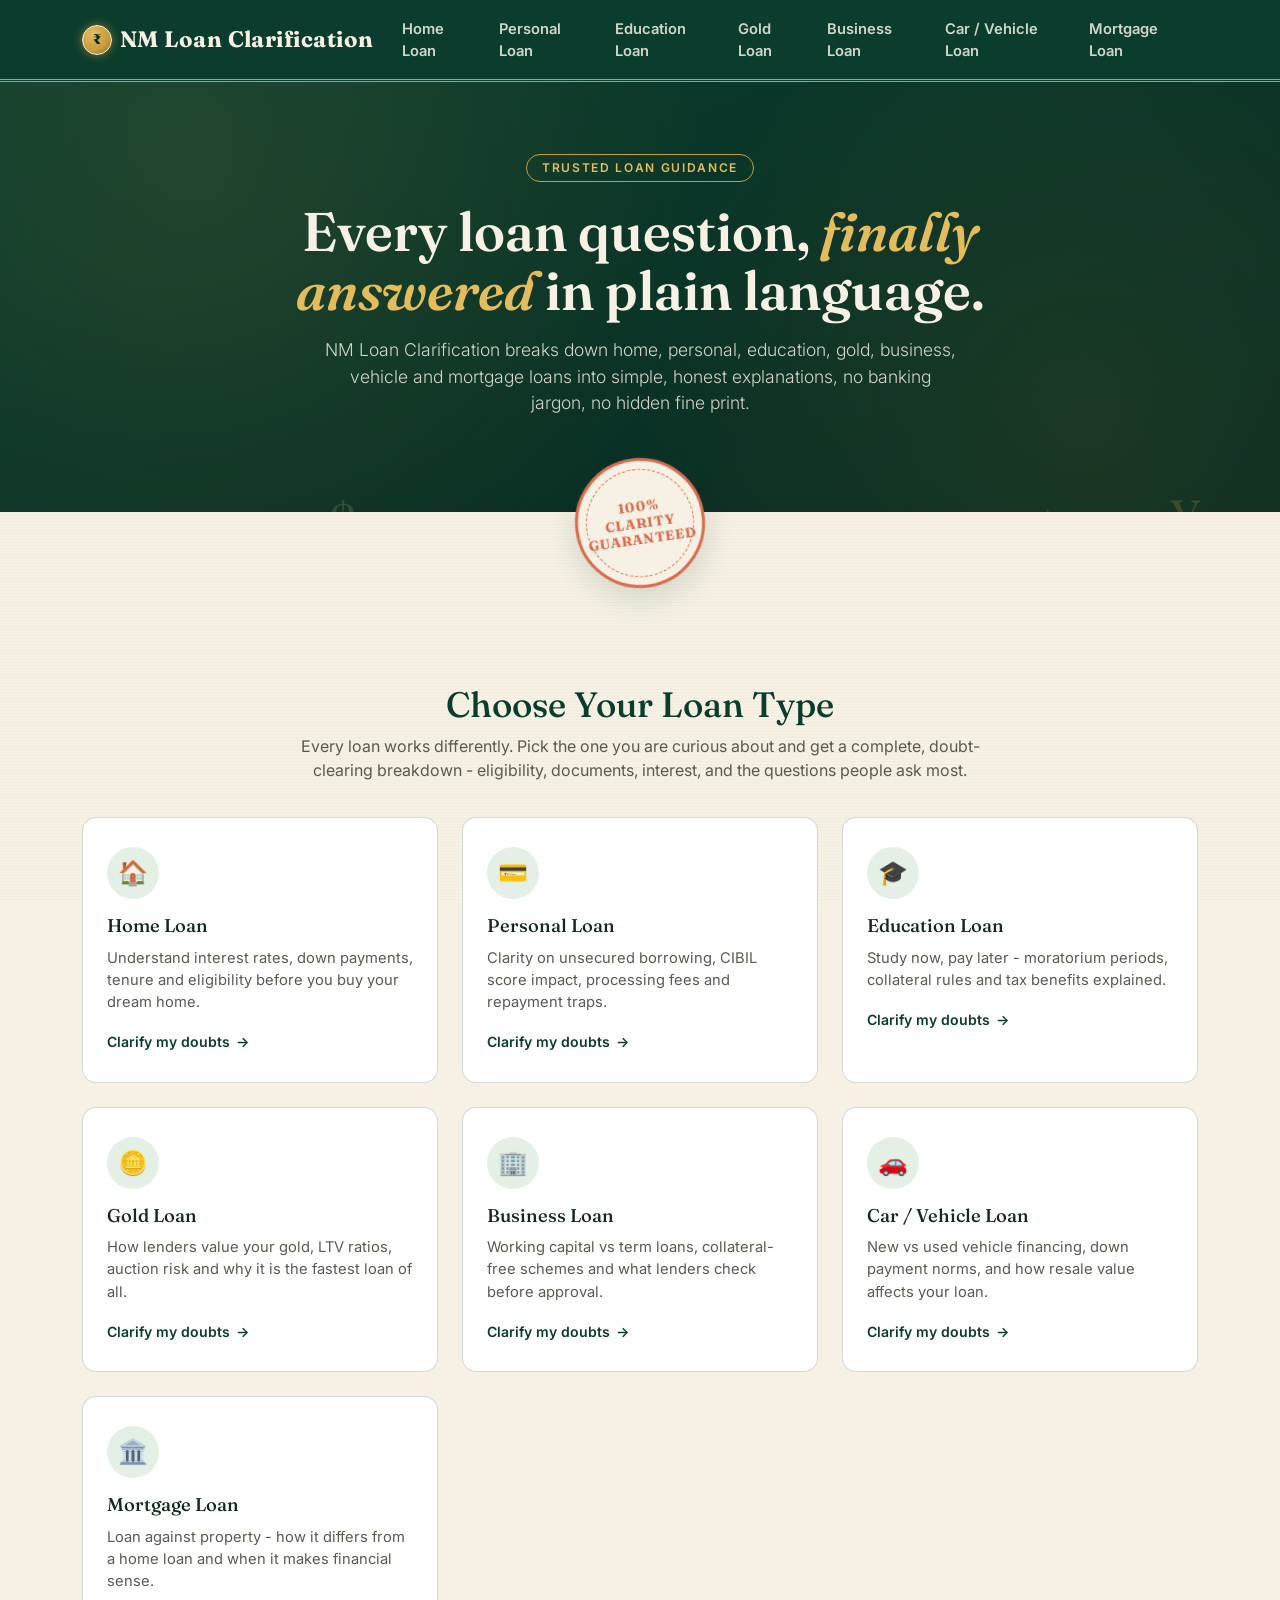
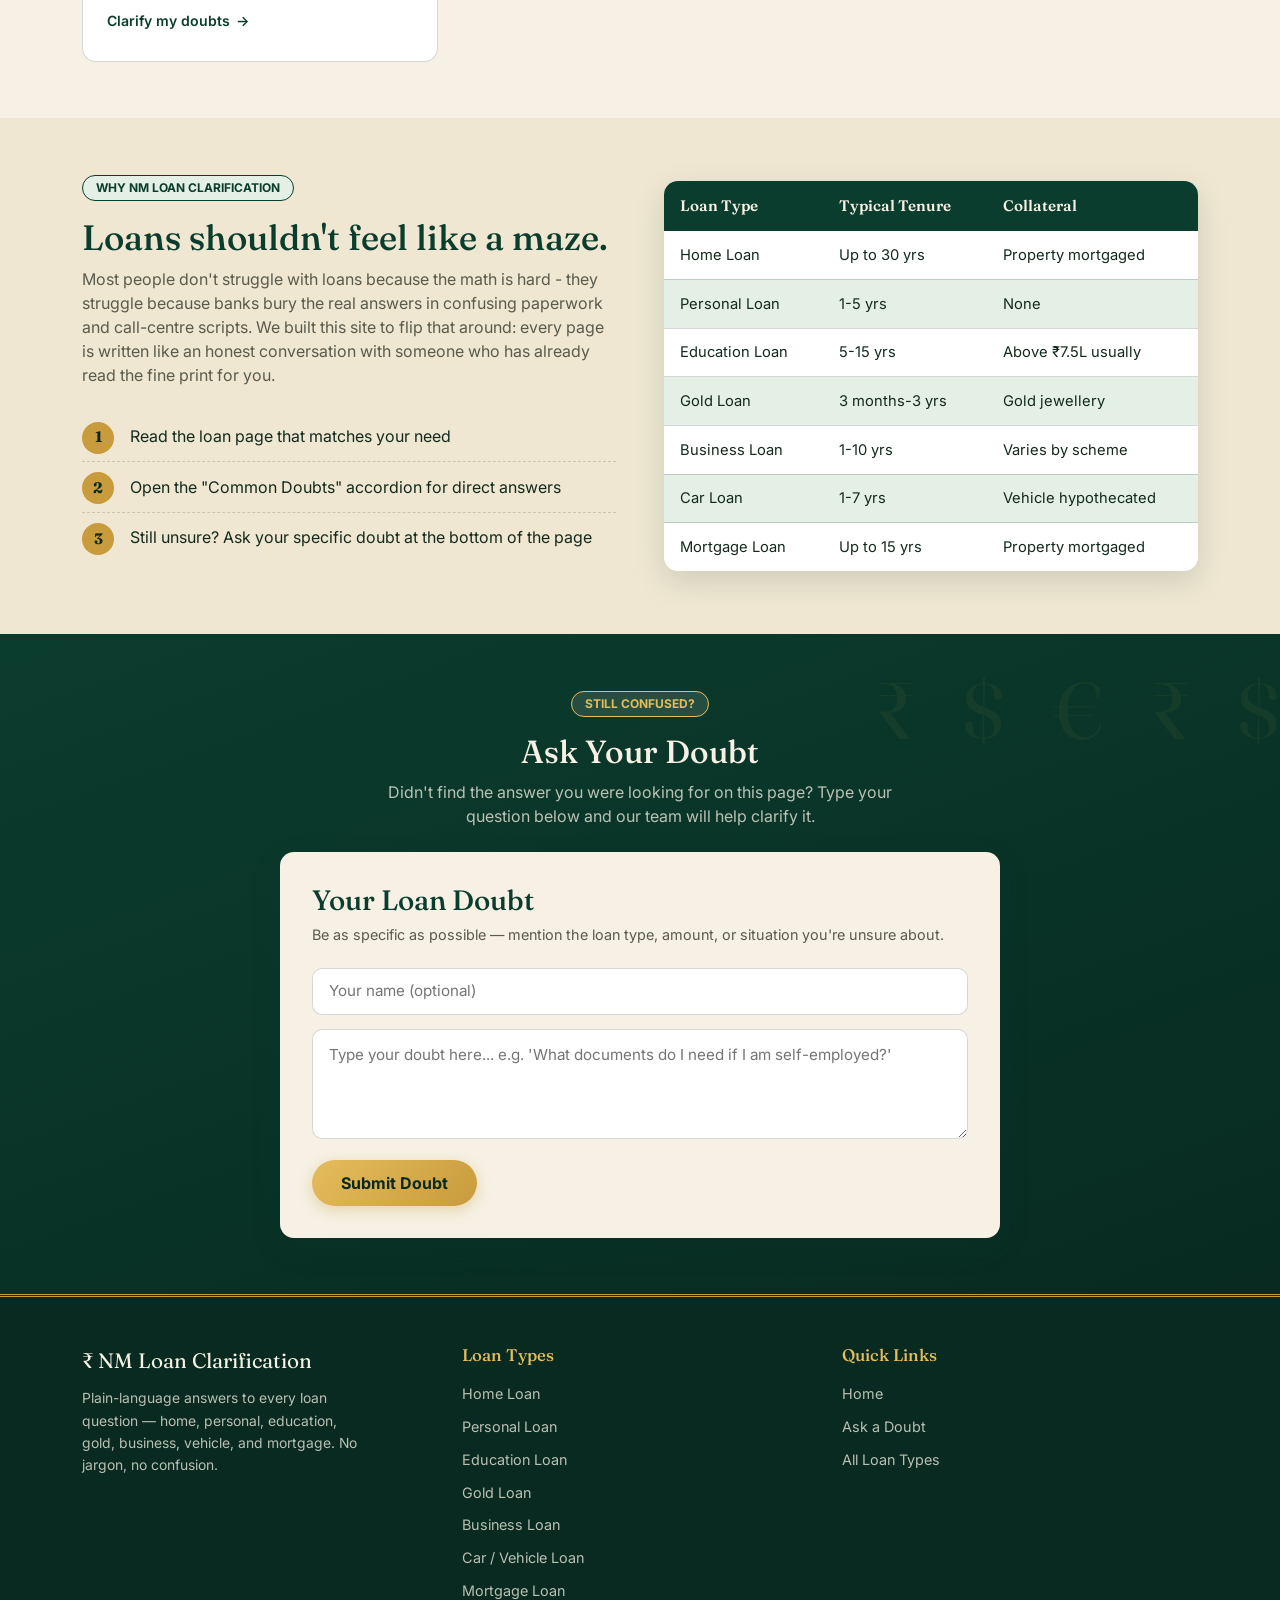
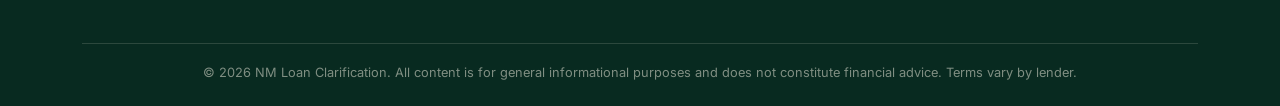
==== index.html @ 9ce13ed7 "Add files via upload" ====
<!DOCTYPE html>
<html lang="en">

<head>
  <meta charset="UTF-8">
  <meta name="viewport" content="width=device-width, initial-scale=1.0">
  <title>Home | NM Loan Clarification</title>
  <meta name="description"
    content="NM Loan Clarification - plain language answers to every loan question in one place.">
  <link rel="preconnect" href="https://fonts.googleapis.com">
  <link
    href="https://fonts.googleapis.com/css2?family=Fraunces:opsz,wght@9..144,500;9..144,600;9..144,700&family=Inter:wght@400;500;600;700;800&display=swap"
    rel="stylesheet">
  <link href="https://cdn.jsdelivr.net/npm/bootstrap@5.3.3/dist/css/bootstrap.min.css" rel="stylesheet">
  <link rel="stylesheet" href="style.css">
</head>

<body>
  <nav class="navbar navbar-expand-lg navbar-ledger">
    <div class="container">
      <a class="navbar-brand" href="index.html"><span class="coin">₹</span> NM Loan Clarification</a>
      <button class="navbar-toggler" type="button" data-bs-toggle="collapse" data-bs-target="#navMain"
        aria-controls="navMain" aria-expanded="false" aria-label="Toggle navigation">
        <span class="navbar-toggler-icon"></span>
      </button>
      <div class="collapse navbar-collapse" id="navMain">
        <ul class="navbar-nav ms-auto">
          <li class="nav-item"><a class="nav-link" href="home-loan.html">Home Loan</a></li>
          <li class="nav-item"><a class="nav-link" href="personal-loan.html">Personal Loan</a></li>
          <li class="nav-item"><a class="nav-link" href="education-loan.html">Education Loan</a></li>
          <li class="nav-item"><a class="nav-link" href="gold-loan.html">Gold Loan</a></li>
          <li class="nav-item"><a class="nav-link" href="business-loan.html">Business Loan</a></li>
          <li class="nav-item"><a class="nav-link" href="car-loan.html">Car / Vehicle Loan</a></li>
          <li class="nav-item"><a class="nav-link" href="mortgage-loan.html">Mortgage Loan</a></li>
        </ul>
      </div>
    </div>
  </nav>

  <section class="hero">
    <div class="floaters"></div>
    <div class="container position-relative">
      <div class="row align-items-center">
        <div class="col-lg-8 mx-auto text-center">
          <span class="eyebrow">Trusted Loan Guidance</span>
          <h1>Every loan question, <em>finally answered</em> in plain language.</h1>
          <p class="lead mx-auto">NM Loan Clarification breaks down home, personal, education, gold, business, vehicle
            and mortgage loans into simple, honest explanations, no banking jargon, no hidden fine print.</p>
        </div>
      </div>
    </div>
  </section>

  <div class="stamp-wrap">
    <div class="stamp">100% <br> Clarity <br> Guaranteed</div>
  </div>

  <section class="section" id="loans">
    <div class="container">
      <div class="text-center mb-4">
        <h2 class="section-title">Choose Your Loan Type</h2>
        <p class="section-sub mx-auto">Every loan works differently. Pick the one you are curious about and get a
          complete, doubt-clearing breakdown - eligibility, documents, interest, and the questions people ask most.</p>
      </div>
      <div class="row g-4">
        <div class="col-md-6 col-lg-4">
          <div class="loan-card reveal">
            <div class="icon">&#127968;</div>
            <h3>Home Loan</h3>
            <p>Understand interest rates, down payments, tenure and eligibility before you buy your dream home.</p>
            <a class="explore" href="home-loan.html">Clarify my doubts <span class="arrow">&#8594;</span></a>
          </div>
        </div>
        <div class="col-md-6 col-lg-4">
          <div class="loan-card reveal">
            <div class="icon">&#128179;</div>
            <h3>Personal Loan</h3>
            <p>Clarity on unsecured borrowing, CIBIL score impact, processing fees and repayment traps.</p>
            <a class="explore" href="personal-loan.html">Clarify my doubts <span class="arrow">&#8594;</span></a>
          </div>
        </div>
        <div class="col-md-6 col-lg-4">
          <div class="loan-card reveal">
            <div class="icon">&#127891;</div>
            <h3>Education Loan</h3>
            <p>Study now, pay later - moratorium periods, collateral rules and tax benefits explained.</p>
            <a class="explore" href="education-loan.html">Clarify my doubts <span class="arrow">&#8594;</span></a>
          </div>
        </div>
        <div class="col-md-6 col-lg-4">
          <div class="loan-card reveal">
            <div class="icon">&#129689;</div>
            <h3>Gold Loan</h3>
            <p>How lenders value your gold, LTV ratios, auction risk and why it is the fastest loan of all.</p>
            <a class="explore" href="gold-loan.html">Clarify my doubts <span class="arrow">&#8594;</span></a>
          </div>
        </div>
        <div class="col-md-6 col-lg-4">
          <div class="loan-card reveal">
            <div class="icon">&#127970;</div>
            <h3>Business Loan</h3>
            <p>Working capital vs term loans, collateral-free schemes and what lenders check before approval.</p>
            <a class="explore" href="business-loan.html">Clarify my doubts <span class="arrow">&#8594;</span></a>
          </div>
        </div>
        <div class="col-md-6 col-lg-4">
          <div class="loan-card reveal">
            <div class="icon">&#128663;</div>
            <h3>Car / Vehicle Loan</h3>
            <p>New vs used vehicle financing, down payment norms, and how resale value affects your loan.</p>
            <a class="explore" href="car-loan.html">Clarify my doubts <span class="arrow">&#8594;</span></a>
          </div>
        </div>
        <div class="col-md-6 col-lg-4">
          <div class="loan-card reveal">
            <div class="icon">&#127963;&#65039;</div>
            <h3>Mortgage Loan</h3>
            <p>Loan against property - how it differs from a home loan and when it makes financial sense.</p>
            <a class="explore" href="mortgage-loan.html">Clarify my doubts <span class="arrow">&#8594;</span></a>
          </div>
        </div>
      </div>
    </div>
  </section>

  <section class="section" style="background:var(--parchment-2);">
    <div class="container">
      <div class="row align-items-center g-5">
        <div class="col-lg-6">
          <span class="badge-gold">WHY NM LOAN CLARIFICATION</span>
          <h2 class="section-title">Loans shouldn't feel like a maze.</h2>
          <p style="color:#5a5a4d;">Most people don't struggle with loans because the math is hard - they struggle
            because banks bury the real answers in confusing paperwork and call-centre scripts. We built this site to
            flip that around: every page is written like an honest conversation with someone who has already read the
            fine print for you.</p>
          <ul class="step-list mt-4">
            <li>Read the loan page that matches your need</li>
            <li>Open the "Common Doubts" accordion for direct answers</li>
            <li>Still unsure? Ask your specific doubt at the bottom of the page</li>
          </ul>
        </div>
        <div class="col-lg-6">
          <table class="ledger-table">
            <thead>
              <tr>
                <th>Loan Type</th>
                <th>Typical Tenure</th>
                <th>Collateral</th>
              </tr>
            </thead>
            <tbody>
              <tr>
                <td>Home Loan</td>
                <td>Up to 30 yrs</td>
                <td>Property mortgaged</td>
              </tr>
              <tr>
                <td>Personal Loan</td>
                <td>1-5 yrs</td>
                <td>None</td>
              </tr>
              <tr>
                <td>Education Loan</td>
                <td>5-15 yrs</td>
                <td>Above &#8377;7.5L usually</td>
              </tr>
              <tr>
                <td>Gold Loan</td>
                <td>3 months-3 yrs</td>
                <td>Gold jewellery</td>
              </tr>
              <tr>
                <td>Business Loan</td>
                <td>1-10 yrs</td>
                <td>Varies by scheme</td>
              </tr>
              <tr>
                <td>Car Loan</td>
                <td>1-7 yrs</td>
                <td>Vehicle hypothecated</td>
              </tr>
              <tr>
                <td>Mortgage Loan</td>
                <td>Up to 15 yrs</td>
                <td>Property mortgaged</td>
              </tr>
            </tbody>
          </table>
        </div>
      </div>
    </div>
  </section>
  <section class="ask-section" id="ask">
    <div class="container">
      <div class="text-center mb-4">
        <span class="badge-gold" style="background:rgba(228,239,230,0.12); color:#E5BC5C; border-color:#E5BC5C;">STILL
          CONFUSED?</span>
        <h2 style="color:#F6F1E4; font-size:clamp(1.5rem,3vw,2rem);">Ask Your Doubt</h2>
        <p style="color:rgba(246,241,228,0.75); max-width:560px; margin:0 auto;">Didn't find the answer you were looking
          for on this page? Type your question below and our team will help clarify it.</p>
      </div>
      <div class="ask-box reveal">
        <h3>Your Loan Doubt</h3>
        <p class="hint">Be as specific as possible — mention the loan type, amount, or situation you're unsure about.
        </p>
        <form class="doubt-form" data-page="home">
          <input type="text" placeholder="Your name (optional)">
          <textarea placeholder="Type your doubt here... e.g. 'What documents do I need if I am self-employed?'"
            required></textarea>
          <button type="submit" class="btn-gold">Submit Doubt</button>
        </form>
        <div class="thankyou-msg">
          <span class="seal">✓</span>
          <span>Thank you! Your doubt has been received. Our loan experts typically respond within 24-48 hours.</span>
        </div>
      </div>
    </div>
  </section>
  <footer class="site-footer">
    <div class="container">
      <div class="row gy-4">
        <div class="col-lg-4 col-md-12">
          <div class="footer-brand">₹ NM Loan Clarification</div>
          <p class="tag">Plain-language answers to every loan question — home, personal, education, gold, business,
            vehicle, and mortgage. No jargon, no confusion.</p>
        </div>
        <div class="col-lg-4 col-md-6 col-6">
          <h5>Loan Types</h5>
          <ul>
            <li><a href="home-loan.html">Home Loan</a></li>
            <li><a href="personal-loan.html">Personal Loan</a></li>
            <li><a href="education-loan.html">Education Loan</a></li>
            <li><a href="gold-loan.html">Gold Loan</a></li>
            <li><a href="business-loan.html">Business Loan</a></li>
            <li><a href="car-loan.html">Car / Vehicle Loan</a></li>
            <li><a href="mortgage-loan.html">Mortgage Loan</a></li>
          </ul>
        </div>
        <div class="col-lg-4 col-md-6 col-6">
          <h5>Quick Links</h5>
          <ul>
            <li><a href="index.html">Home</a></li>
            <li><a href="index.html#ask">Ask a Doubt</a></li>
            <li><a href="index.html#loans">All Loan Types</a></li>
          </ul>
        </div>
      </div>
      <div class="copyline">© 2026 NM Loan Clarification. All content is for general informational purposes and does not
        constitute financial advice. Terms vary by lender.</div>
    </div>
  </footer>

  <script src="https://cdn.jsdelivr.net/npm/bootstrap@5.3.3/dist/js/bootstrap.bundle.min.js"></script>
  <script src="script.js"></script>
</body>

</html>
---- style.css ----
/* =========================================================
   NM LOAN CLARIFICATION — Ledger & Gold Theme
   ========================================================= */

:root{
  --ink:#132A1D;
  --ledger:#0B3D2E;
  --ledger-deep:#082A20;
  --parchment:#F6F1E4;
  --parchment-2:#EFE7D2;
  --gold:#C89B3C;
  --gold-bright:#E5BC5C;
  --mint:#E4EFE6;
  --coral:#D96C4F;
  --line:rgba(19,42,29,0.18);
  --shadow:0 10px 30px rgba(11,61,46,0.15);
  --font-display:'Fraunces', serif;
  --font-body:'Inter', sans-serif;
  --radius:14px;
}

*{box-sizing:border-box;}

html{scroll-behavior:smooth;}

body{
  font-family:var(--font-body);
  background:var(--parchment);
  color:var(--ink);
  margin:0;
  position:relative;
  overflow-x:hidden;
}

/* subtle engraved paper texture */
body::before{
  content:"";
  position:fixed;
  inset:0;
  pointer-events:none;
  background-image:
    repeating-linear-gradient(0deg, rgba(19,42,29,0.025) 0px, rgba(19,42,29,0.025) 1px, transparent 1px, transparent 3px);
  z-index:0;
}

h1,h2,h3,h4,.brand,.stamp{
  font-family:var(--font-display);
}

a{ text-decoration:none; }

/* ---------------- NAVBAR ---------------- */
.navbar-ledger{
  background:var(--ledger);
  border-bottom:3px double var(--gold);
  padding:0.6rem 0;
  position:sticky;
  top:0;
  z-index:1000;
}

.navbar-ledger .navbar-brand{
  color:var(--parchment) !important;
  font-family:var(--font-display);
  font-weight:700;
  font-size:1.4rem;
  letter-spacing:0.02em;
  display:flex;
  align-items:center;
  gap:0.5rem;
}

.navbar-ledger .navbar-brand .coin{
  display:inline-flex;
  width:30px;height:30px;
  border-radius:50%;
  background:radial-gradient(circle at 35% 30%, var(--gold-bright), var(--gold) 60%, #8a6a25 100%);
  border:1.5px solid #fff3d6;
  align-items:center;justify-content:center;
  font-size:0.85rem;
  color:var(--ledger-deep);
  font-weight:800;
  animation:coinspin 6s linear infinite;
  box-shadow:0 0 10px rgba(200,155,60,0.6);
}

@keyframes coinspin{
  0%{transform:rotateY(0deg);}
  100%{transform:rotateY(360deg);}
}

.navbar-ledger .nav-link{
  color:rgba(246,241,228,0.85) !important;
  font-weight:600;
  font-size:0.92rem;
  padding:0.5rem 0.8rem !important;
  position:relative;
  transition:color 0.25s ease;
}

.navbar-ledger .nav-link::after{
  content:"";
  position:absolute;
  left:0.8rem;right:0.8rem;
  bottom:0.25rem;
  height:2px;
  background:var(--gold);
  transform:scaleX(0);
  transform-origin:left;
  transition:transform 0.3s ease;
}

.navbar-ledger .nav-link:hover{ color:var(--gold-bright) !important; }
.navbar-ledger .nav-link:hover::after{ transform:scaleX(1); }

.navbar-ledger .nav-link.active{
  color:var(--gold-bright) !important;
}
.navbar-ledger .nav-link.active::after{ transform:scaleX(1); }

.navbar-toggler{ border-color:var(--gold) !important; }
.navbar-toggler-icon{
  filter:invert(80%) sepia(40%) saturate(400%) hue-rotate(0deg);
}

/* ---------------- HERO ---------------- */
.hero{
  position:relative;
  background:
    radial-gradient(circle at 15% 20%, rgba(200,155,60,0.12), transparent 45%),
    radial-gradient(circle at 85% 80%, rgba(200,155,60,0.10), transparent 40%),
    linear-gradient(160deg, var(--ledger) 0%, var(--ledger-deep) 100%);
  color:var(--parchment);
  padding:4.5rem 0 5rem;
  overflow:hidden;
  z-index:1;
}

.hero .eyebrow{
  display:inline-block;
  border:1px solid var(--gold);
  color:var(--gold-bright);
  padding:0.25rem 0.9rem;
  border-radius:999px;
  font-size:0.75rem;
  letter-spacing:0.14em;
  text-transform:uppercase;
  margin-bottom:1.2rem;
  font-family:var(--font-body);
  font-weight:600;
}

.hero h1{
  font-size:clamp(2.1rem, 5vw, 3.4rem);
  line-height:1.1;
  margin-bottom:1rem;
  font-weight:600;
}

.hero h1 em{
  font-style:italic;
  color:var(--gold-bright);
}

.hero p.lead{
  color:rgba(246,241,228,0.85);
  font-size:1.1rem;
  max-width:640px;
}

/* floating currency symbols ambient animation */
.floaters{
  position:absolute;
  inset:0;
  pointer-events:none;
  z-index:0;
}
.floaters span{
  position:absolute;
  font-family:var(--font-display);
  color:rgba(229,188,92,0.18);
  font-size:2.4rem;
  animation:floatUp linear infinite;
}
@keyframes floatUp{
  0%{ transform:translateY(10%) rotate(0deg); opacity:0; }
  10%{ opacity:1; }
  90%{ opacity:1; }
  100%{ transform:translateY(-120%) rotate(15deg); opacity:0; }
}

/* ---------------- STAMP SEAL (signature element) ---------------- */
.stamp-wrap{
  display:flex;
  justify-content:center;
  margin:-3.4rem auto 2.5rem;
  position:relative;
  z-index:3;
}
.stamp{
  width:130px;height:130px;
  border-radius:50%;
  border:3px solid var(--coral);
  color:var(--coral);
  background:var(--parchment);
  display:flex;
  align-items:center;
  justify-content:center;
  text-align:center;
  font-weight:700;
  font-size:0.85rem;
  letter-spacing:0.05em;
  text-transform:uppercase;
  line-height:1.25;
  box-shadow:var(--shadow);
  transform:rotate(-8deg) scale(0.6);
  opacity:0;
  animation:stampIn 0.5s cubic-bezier(.2,1.4,.4,1) 0.3s forwards;
}
.stamp::before{
  content:"";
  position:absolute;
  inset:8px;
  border:1px dashed var(--coral);
  border-radius:50%;
}
@keyframes stampIn{
  0%{ opacity:0; transform:rotate(-8deg) scale(2); }
  60%{ opacity:1; transform:rotate(-8deg) scale(0.92); }
  100%{ opacity:1; transform:rotate(-8deg) scale(1); }
}

/* ---------------- SECTIONS / CARDS ---------------- */
.section{
  padding:3.5rem 0;
  position:relative;
  z-index:1;
}

.section-title{
  font-size:clamp(1.6rem, 3vw, 2.2rem);
  margin-bottom:0.5rem;
  color:var(--ledger);
}

.section-sub{
  color:#5a5a4d;
  margin-bottom:2.2rem;
  max-width:700px;
}

.divider{
  border:none;
  border-top:2px double var(--line);
  margin:2.5rem 0;
}

/* Loan grid cards (home page) */
.loan-card{
  background:#fff;
  border:1px solid var(--line);
  border-radius:var(--radius);
  padding:1.8rem 1.5rem;
  height:100%;
  transition:transform 0.3s ease, box-shadow 0.3s ease, border-color 0.3s ease;
  position:relative;
  overflow:hidden;
}
.loan-card::before{
  content:"";
  position:absolute;
  top:0;left:0;right:0;
  height:4px;
  background:linear-gradient(90deg, var(--gold), var(--coral));
  transform:scaleX(0);
  transform-origin:left;
  transition:transform 0.35s ease;
}
.loan-card:hover{
  transform:translateY(-6px);
  box-shadow:var(--shadow);
  border-color:var(--gold);
}
.loan-card:hover::before{ transform:scaleX(1); }

.loan-card .icon{
  width:52px;height:52px;
  border-radius:50%;
  background:var(--mint);
  display:flex;align-items:center;justify-content:center;
  font-size:1.5rem;
  margin-bottom:1rem;
  color:var(--ledger);
}

.loan-card h3{
  font-size:1.15rem;
  margin-bottom:0.6rem;
  color:var(--ink);
}

.loan-card p{
  color:#5a5a4d;
  font-size:0.92rem;
  margin-bottom:1rem;
}

.loan-card a.explore{
  font-weight:600;
  color:var(--ledger);
  font-size:0.88rem;
  display:inline-flex;
  align-items:center;
  gap:0.35rem;
}
.loan-card a.explore .arrow{ transition:transform 0.25s ease; }
.loan-card a.explore:hover .arrow{ transform:translateX(4px); }

/* ---------------- FAQ / CLARIFICATION ACCORDION ---------------- */
.clarify-item{
  background:#fff;
  border:1px solid var(--line);
  border-radius:var(--radius);
  margin-bottom:1rem;
  overflow:hidden;
}
.clarify-q{
  width:100%;
  text-align:left;
  background:transparent;
  border:none;
  padding:1.1rem 1.4rem;
  font-weight:700;
  font-family:var(--font-body);
  color:var(--ledger);
  display:flex;
  justify-content:space-between;
  align-items:center;
  cursor:pointer;
  font-size:1rem;
}
.clarify-q .qnum{
  color:var(--gold);
  font-family:var(--font-display);
  margin-right:0.6rem;
}
.clarify-q .plus{
  font-size:1.3rem;
  color:var(--gold);
  transition:transform 0.3s ease;
  flex-shrink:0;
  margin-left:1rem;
}
.clarify-item.open .plus{ transform:rotate(135deg); }

.clarify-a{
  max-height:0;
  overflow:hidden;
  transition:max-height 0.4s ease, padding 0.4s ease;
  padding:0 1.4rem;
  color:#4c4c40;
  font-size:0.96rem;
  line-height:1.7;
}
.clarify-item.open .clarify-a{
  padding:0 1.4rem 1.3rem;
}

/* Info banner strips */
.info-strip{
  background:var(--mint);
  border-left:4px solid var(--ledger);
  border-radius:8px;
  padding:1rem 1.3rem;
  margin:1.5rem 0;
  font-size:0.93rem;
  color:var(--ink);
}
.info-strip strong{ color:var(--ledger); }

.warn-strip{
  background:#FBEDE7;
  border-left:4px solid var(--coral);
  border-radius:8px;
  padding:1rem 1.3rem;
  margin:1.5rem 0;
  font-size:0.93rem;
  color:var(--ink);
}
.warn-strip strong{ color:var(--coral); }

/* Eligibility / docs tables */
.ledger-table{
  width:100%;
  border-collapse:collapse;
  background:#fff;
  border-radius:var(--radius);
  overflow:hidden;
  box-shadow:var(--shadow);
}
.ledger-table th{
  background:var(--ledger);
  color:var(--parchment);
  padding:0.85rem 1rem;
  text-align:left;
  font-family:var(--font-display);
  font-weight:600;
  font-size:0.95rem;
}
.ledger-table td{
  padding:0.8rem 1rem;
  border-bottom:1px solid var(--line);
  font-size:0.92rem;
}
.ledger-table tr:last-child td{ border-bottom:none; }
.ledger-table tr:nth-child(even){ background:var(--mint); }

/* Steps process */
.step-list{
  list-style:none;
  padding:0;
  counter-reset:step;
}
.step-list li{
  counter-increment:step;
  position:relative;
  padding:0.8rem 0 0.8rem 3rem;
  border-bottom:1px dashed var(--line);
}
.step-list li:last-child{ border-bottom:none; }
.step-list li::before{
  content:counter(step);
  position:absolute;
  left:0;top:0.65rem;
  width:2rem;height:2rem;
  border-radius:50%;
  background:var(--gold);
  color:var(--ledger-deep);
  font-family:var(--font-display);
  font-weight:700;
  display:flex;
  align-items:center;
  justify-content:center;
  font-size:0.95rem;
}

/* ---------------- DOUBT / ASK SECTION ---------------- */
.ask-section{
  background:linear-gradient(160deg, var(--ledger) 0%, var(--ledger-deep) 100%);
  color:var(--parchment);
  padding:3.5rem 0;
  position:relative;
  overflow:hidden;
}
.ask-section::after{
  content:"₹ $ € ₹ $";
  position:absolute;
  right:-1rem; top:1rem;
  font-family:var(--font-display);
  font-size:5rem;
  color:rgba(229,188,92,0.06);
  letter-spacing:1rem;
  pointer-events:none;
}
.ask-box{
  background:var(--parchment);
  color:var(--ink);
  border-radius:var(--radius);
  padding:2rem;
  box-shadow:var(--shadow);
  max-width:720px;
  margin:0 auto;
  position:relative;
  z-index:2;
}
.ask-box h3{
  color:var(--ledger);
  margin-bottom:0.4rem;
}
.ask-box p.hint{
  color:#5a5a4d;
  font-size:0.9rem;
  margin-bottom:1.4rem;
}
.ask-box textarea{
  width:100%;
  border:1.5px solid var(--line);
  border-radius:10px;
  padding:0.85rem 1rem;
  font-family:var(--font-body);
  font-size:0.95rem;
  resize:vertical;
  min-height:110px;
  transition:border-color 0.25s ease, box-shadow 0.25s ease;
}
.ask-box textarea:focus{
  outline:none;
  border-color:var(--gold);
  box-shadow:0 0 0 3px rgba(200,155,60,0.2);
}
.ask-box input[type="text"]{
  width:100%;
  border:1.5px solid var(--line);
  border-radius:10px;
  padding:0.7rem 1rem;
  font-family:var(--font-body);
  font-size:0.95rem;
  margin-bottom:0.9rem;
  transition:border-color 0.25s ease, box-shadow 0.25s ease;
}
.ask-box input[type="text"]:focus{
  outline:none;
  border-color:var(--gold);
  box-shadow:0 0 0 3px rgba(200,155,60,0.2);
}

.btn-gold{
  background:linear-gradient(135deg, var(--gold-bright), var(--gold));
  border:none;
  color:var(--ledger-deep);
  font-weight:700;
  padding:0.7rem 1.8rem;
  border-radius:999px;
  margin-top:0.9rem;
  transition:transform 0.2s ease, box-shadow 0.2s ease;
  box-shadow:0 4px 14px rgba(200,155,60,0.35);
}
.btn-gold:hover{
  transform:translateY(-2px);
  box-shadow:0 8px 20px rgba(200,155,60,0.45);
  color:var(--ledger-deep);
}
.btn-gold:active{ transform:translateY(0); }

.thankyou-msg{
  display:none;
  align-items:center;
  gap:0.7rem;
  background:var(--mint);
  color:var(--ledger);
  border:1px solid var(--ledger);
  border-radius:10px;
  padding:0.9rem 1.1rem;
  margin-top:1rem;
  font-weight:600;
  animation:popIn 0.4s ease forwards;
}
.thankyou-msg.show{ display:flex; }
@keyframes popIn{
  0%{ opacity:0; transform:scale(0.9) translateY(6px); }
  100%{ opacity:1; transform:scale(1) translateY(0); }
}
.thankyou-msg .seal{
  width:30px;height:30px;
  border-radius:50%;
  background:var(--gold);
  color:var(--ledger-deep);
  display:flex;
  align-items:center;
  justify-content:center;
  flex-shrink:0;
  font-weight:800;
}

/* ---------------- FOOTER ---------------- */
footer.site-footer{
  background:var(--ledger-deep);
  color:rgba(246,241,228,0.75);
  padding:3rem 0 1.5rem;
  border-top:3px double var(--gold);
  position:relative;
  z-index:1;
}
footer.site-footer h5{
  color:var(--gold-bright);
  font-family:var(--font-display);
  margin-bottom:1rem;
  font-size:1.05rem;
}
footer.site-footer .footer-brand{
  color:var(--parchment);
  font-family:var(--font-display);
  font-size:1.3rem;
  margin-bottom:0.7rem;
}
footer.site-footer p.tag{
  font-size:0.87rem;
  max-width:280px;
  line-height:1.6;
}
footer.site-footer ul{
  list-style:none;
  padding:0;
  margin:0;
}
footer.site-footer ul li{ margin-bottom:0.55rem; }
footer.site-footer ul li a{
  color:rgba(246,241,228,0.75);
  font-size:0.9rem;
  transition:color 0.2s ease, padding-left 0.2s ease;
}
footer.site-footer ul li a:hover{
  color:var(--gold-bright);
  padding-left:4px;
}
footer.site-footer .copyline{
  border-top:1px solid rgba(246,241,228,0.15);
  margin-top:2rem;
  padding-top:1.2rem;
  font-size:0.8rem;
  text-align:center;
  color:rgba(246,241,228,0.5);
}

/* ---------------- MISC ---------------- */
.badge-gold{
  display:inline-block;
  background:var(--mint);
  color:var(--ledger);
  border:1px solid var(--ledger);
  border-radius:999px;
  padding:0.2rem 0.8rem;
  font-size:0.75rem;
  font-weight:700;
  margin-bottom:1rem;
}

.two-col-list{
  columns:2;
  column-gap:2rem;
}
.two-col-list li{ break-inside:avoid; margin-bottom:0.5rem; }

/* scroll reveal */
.reveal{
  opacity:0;
  transform:translateY(18px);
  transition:opacity 0.6s ease, transform 0.6s ease;
}
.reveal.in{
  opacity:1;
  transform:translateY(0);
}

/* ---------------- MEDIA QUERIES ---------------- */
@media (max-width: 991px){
  .two-col-list{ columns:1; }
  .hero{ padding:3.5rem 0 4.5rem; text-align:center; }
  .hero p.lead{ margin:0 auto; }
  .stamp-wrap{ margin-top:-3rem; }
}

@media (max-width: 767px){
  .section{ padding:2.5rem 0; }
  .hero{ padding:3rem 0 4rem; }
  .hero h1{ font-size:1.85rem; }
  .stamp{ width:100px;height:100px; font-size:0.72rem; }
  .ask-box{ padding:1.4rem; }
  .clarify-q{ font-size:0.92rem; padding:0.9rem 1rem; }
  footer.site-footer{ text-align:center; }
  footer.site-footer p.tag{ margin:0 auto 1.2rem; }
}

@media (max-width: 480px){
  .navbar-ledger .navbar-brand{ font-size:1.15rem; }
  .hero h1{ font-size:1.55rem; }
  .loan-card{ padding:1.4rem 1.1rem; }
  .btn-gold{ width:100%; }
}

@media (prefers-reduced-motion: reduce){
  *{ animation-duration:0.01ms !important; animation-iteration-count:1 !important; transition-duration:0.01ms !important; }
}
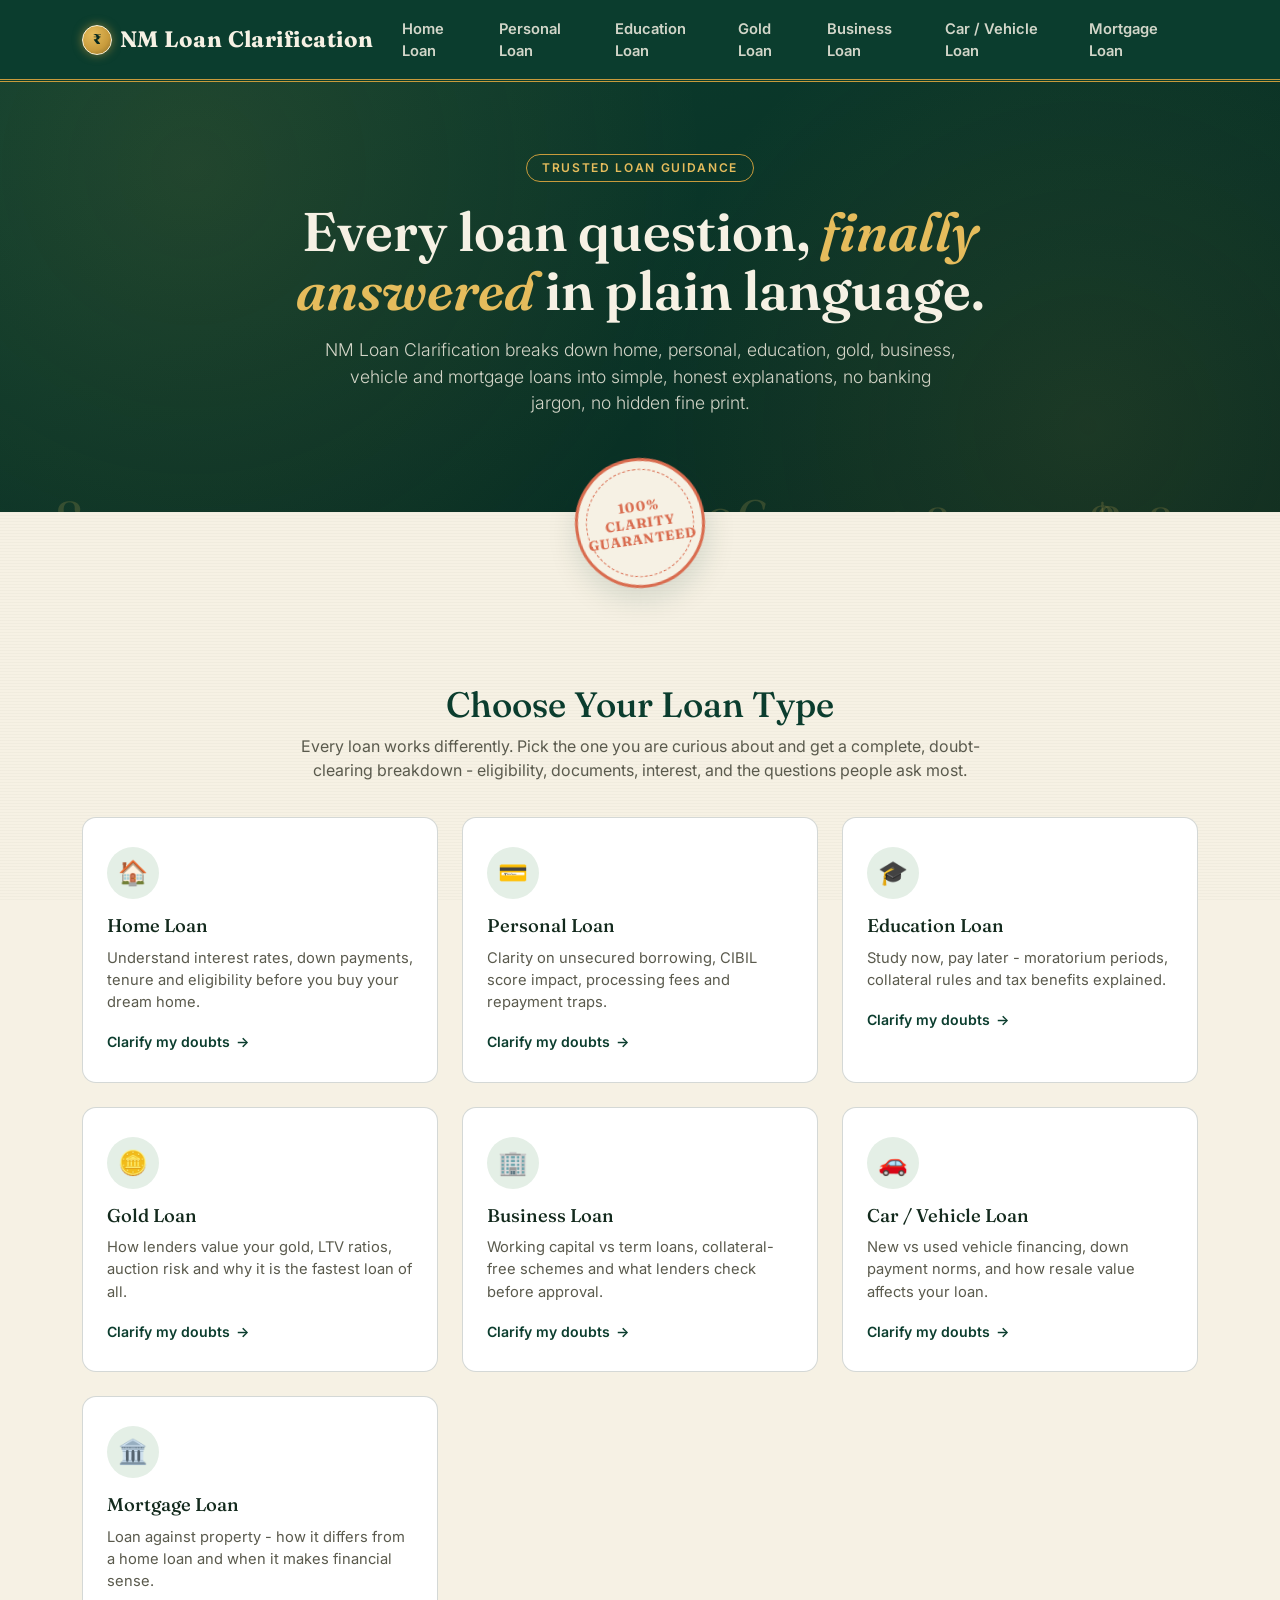
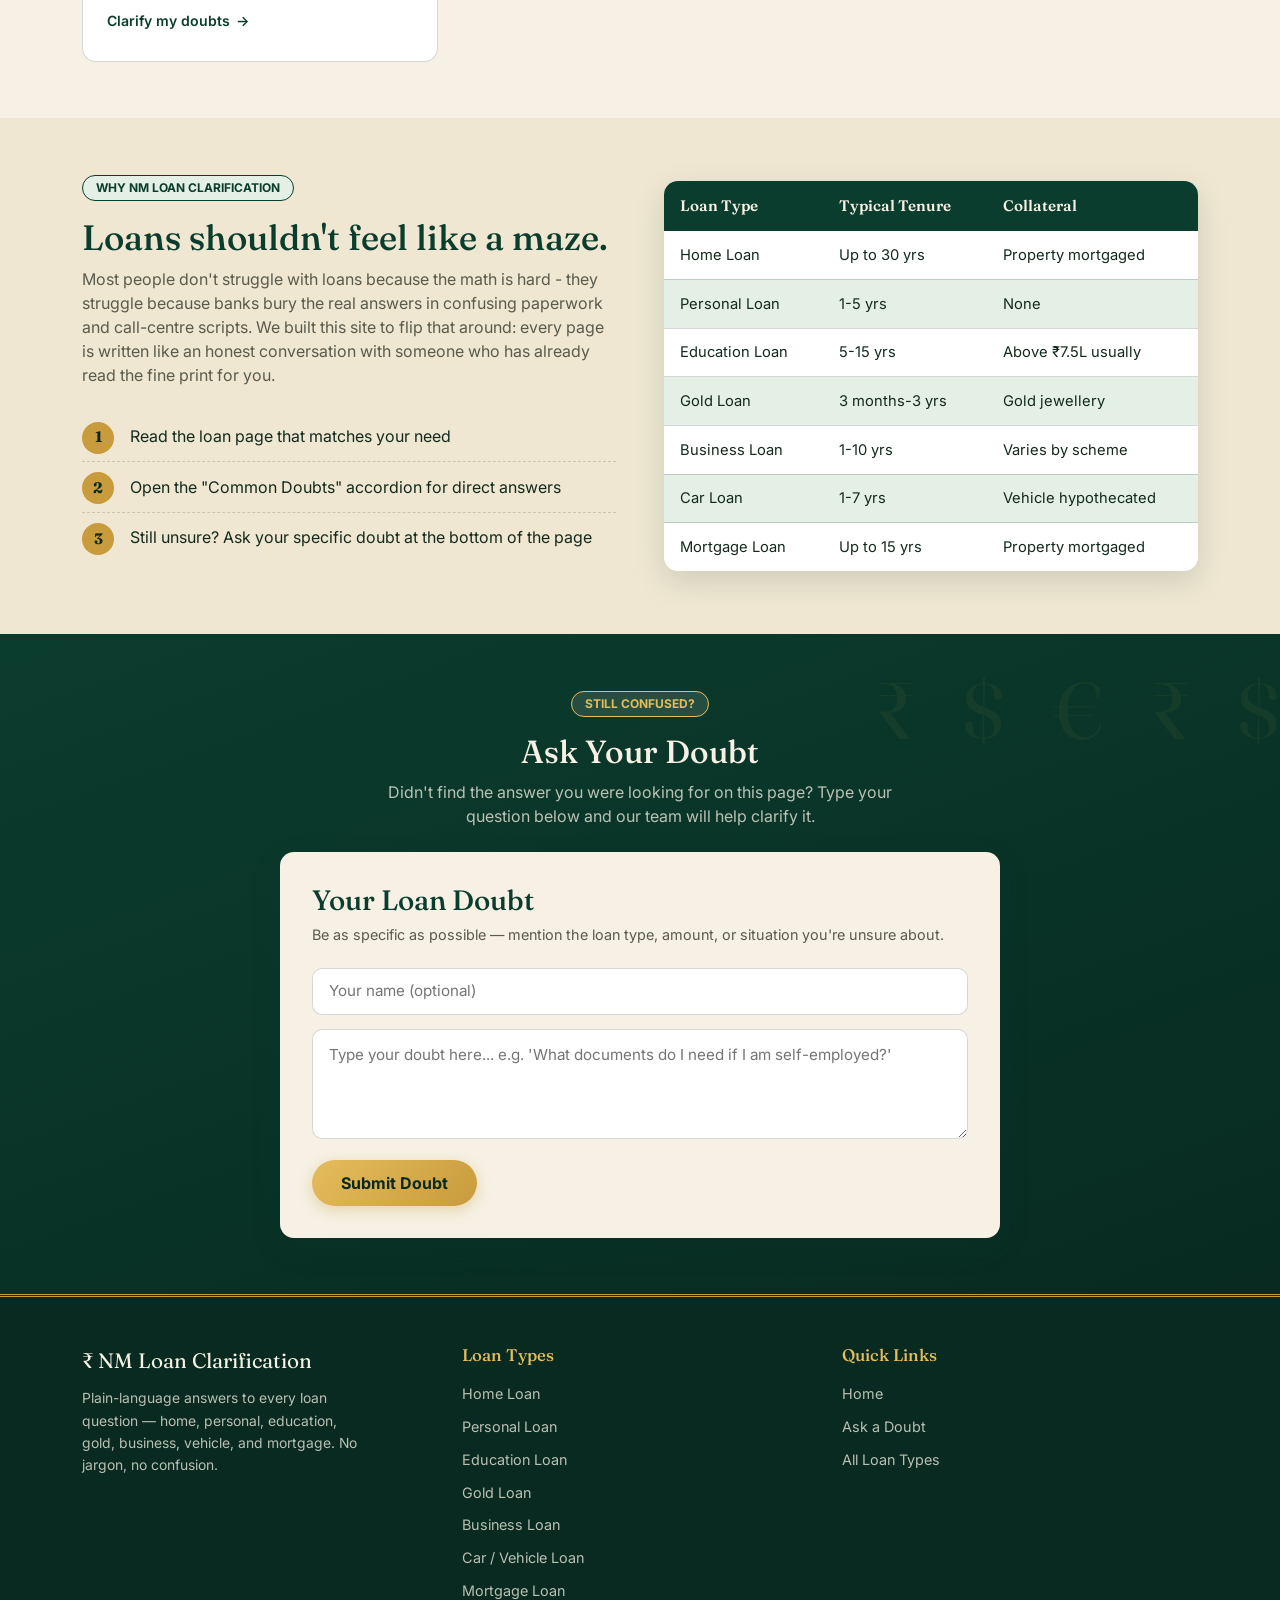
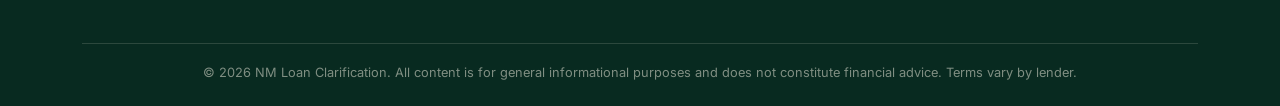
==== commit d02ec79f: "Update index.html" ====
--- a/index.html
+++ b/index.html
@@ -13,6 +13,9 @@
     rel="stylesheet">
   <link href="https://cdn.jsdelivr.net/npm/bootstrap@5.3.3/dist/css/bootstrap.min.css" rel="stylesheet">
   <link rel="stylesheet" href="style.css">
+  <meta name="google-adsense-account" content="ca-pub-1684242835147633">
+  <script async src="https://pagead2.googlesyndication.com/pagead/js/adsbygoogle.js?client=ca-pub-1684242835147633"
+     crossorigin="anonymous"></script>
 </head>
 
 <body>
@@ -254,4 +257,4 @@
   <script src="script.js"></script>
 </body>
 
-</html>+</html>
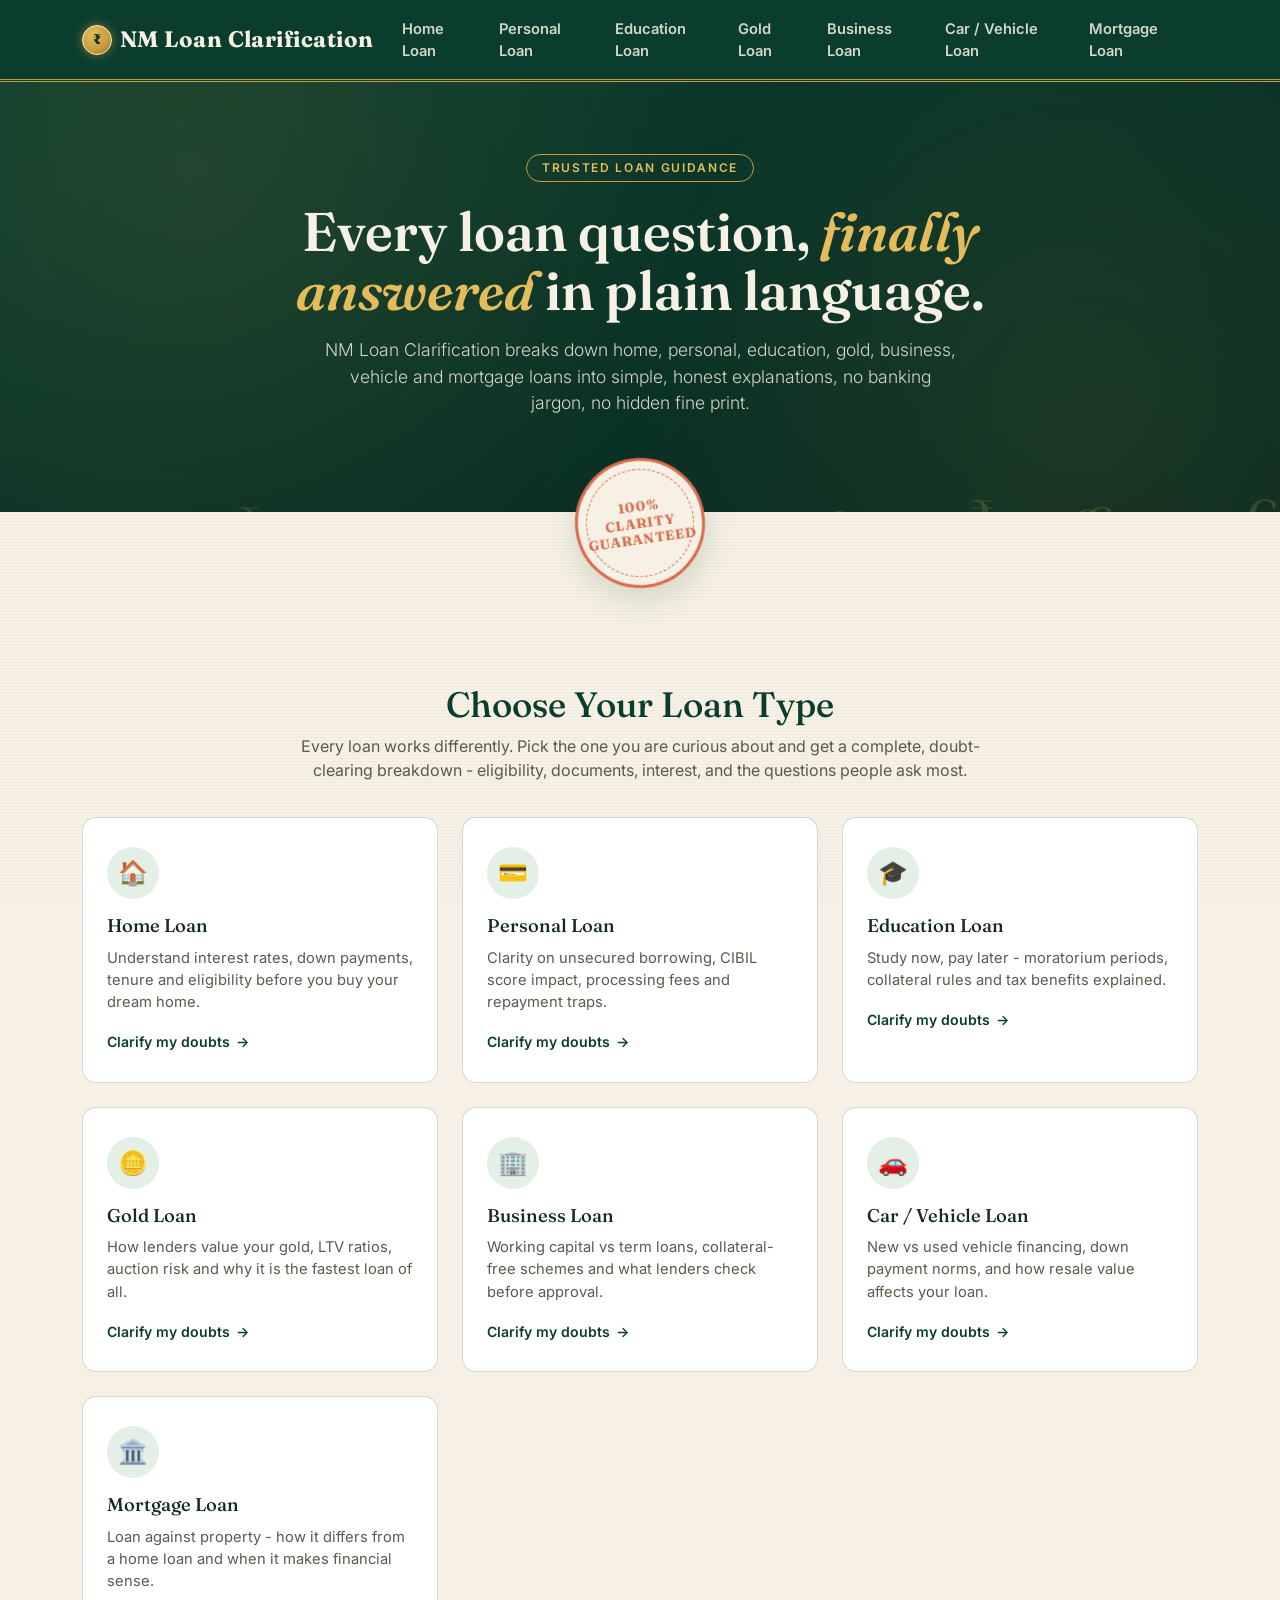
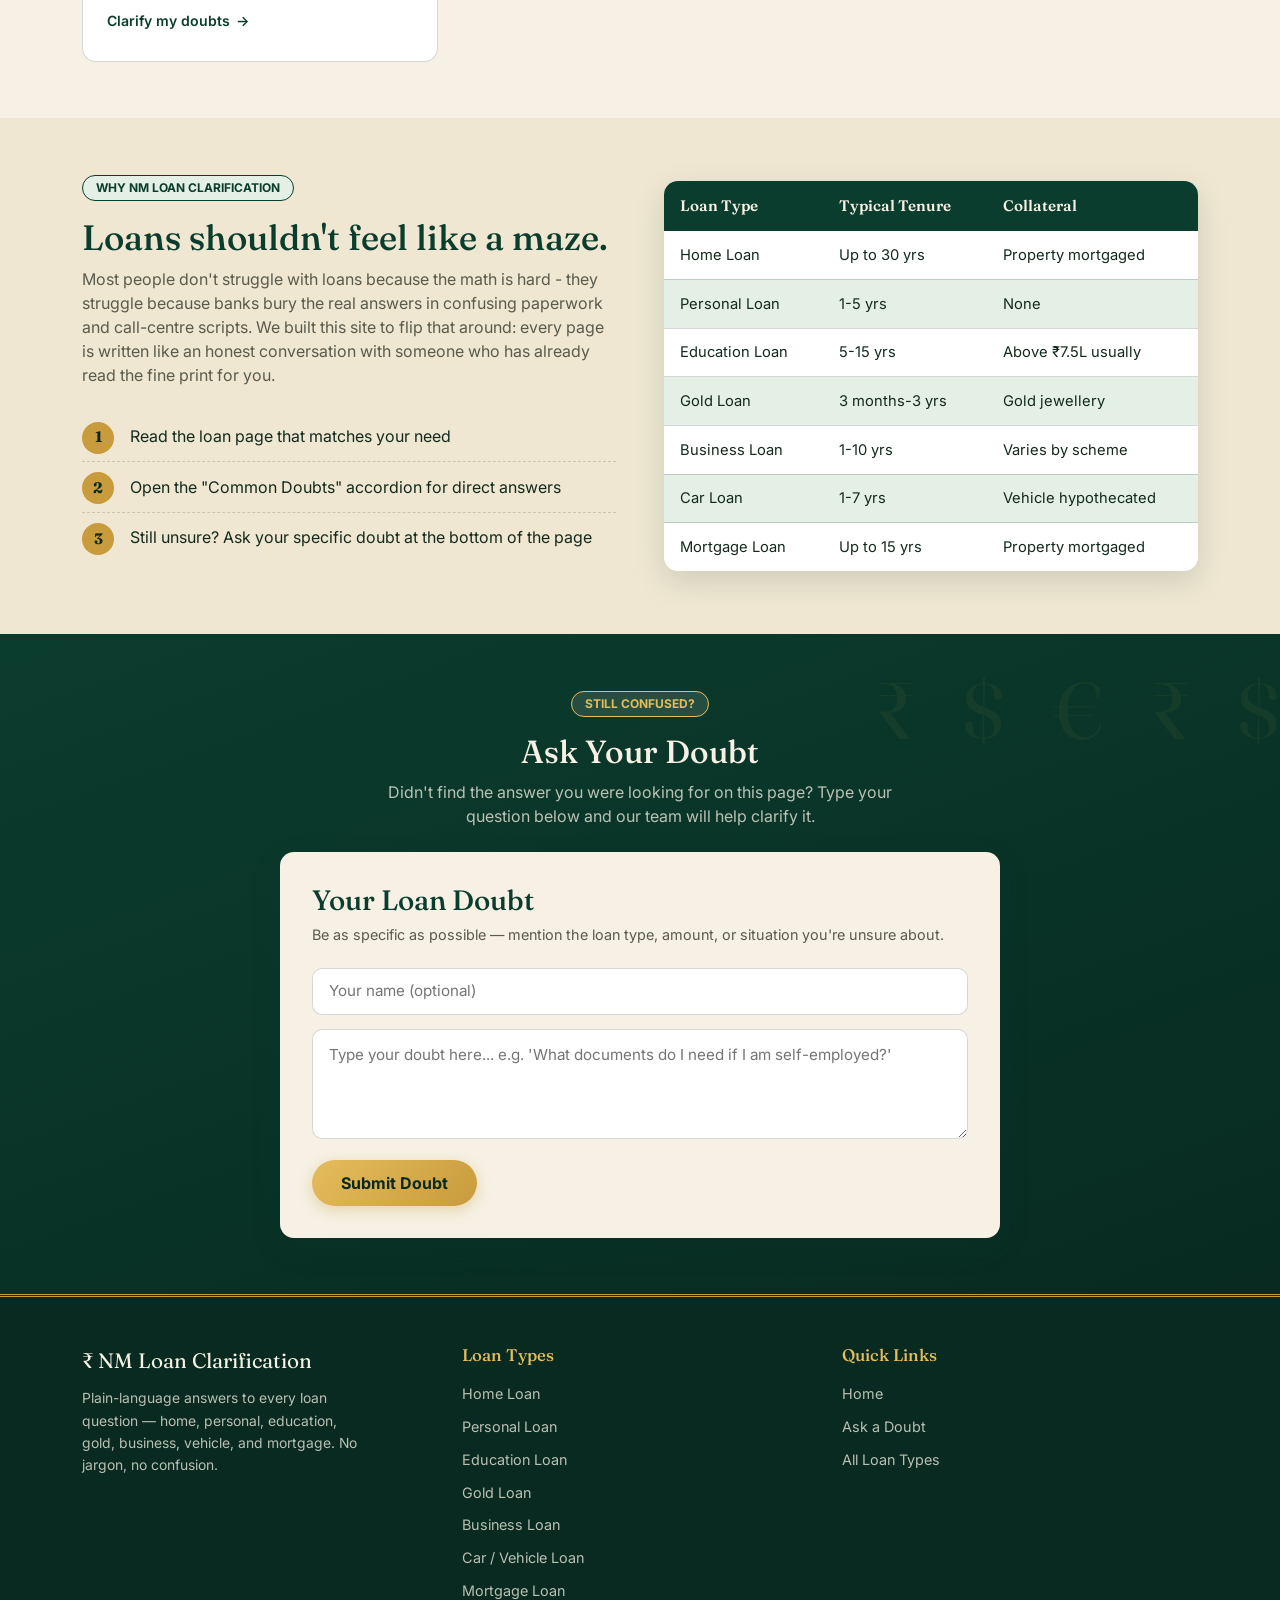
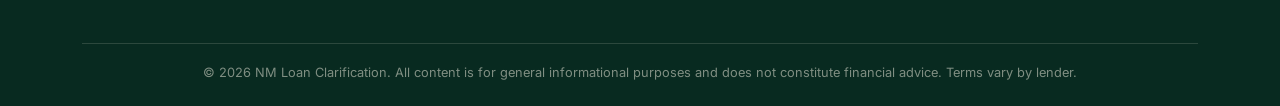
==== commit 70a069b4: "Update index.html" ====
--- a/index.html
+++ b/index.html
@@ -16,6 +16,7 @@
   <meta name="google-adsense-account" content="ca-pub-1684242835147633">
   <script async src="https://pagead2.googlesyndication.com/pagead/js/adsbygoogle.js?client=ca-pub-1684242835147633"
      crossorigin="anonymous"></script>
+  <meta name="google-site-verification" content="H7gB5AGytu3hASQ3pwpH16zcMU7SUrdKjeU1gX_VIaM" />
 </head>
 
 <body>
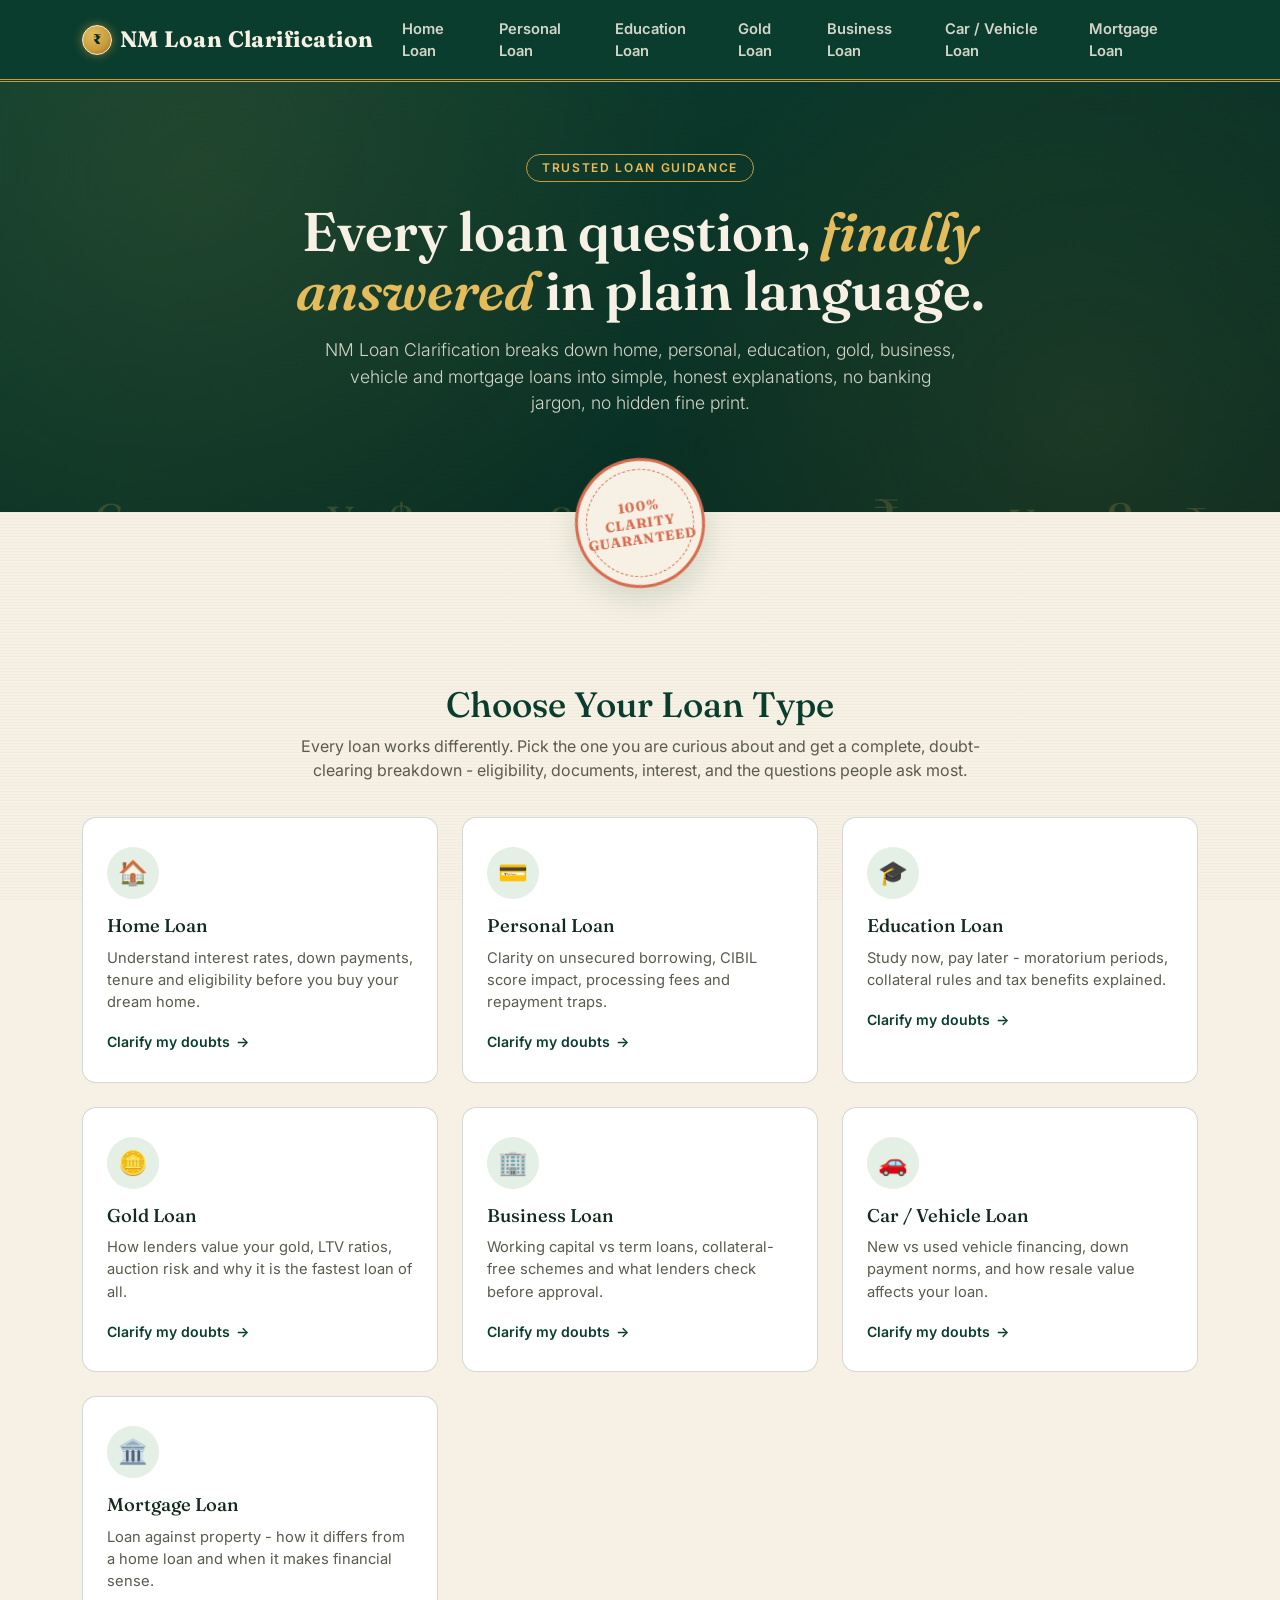
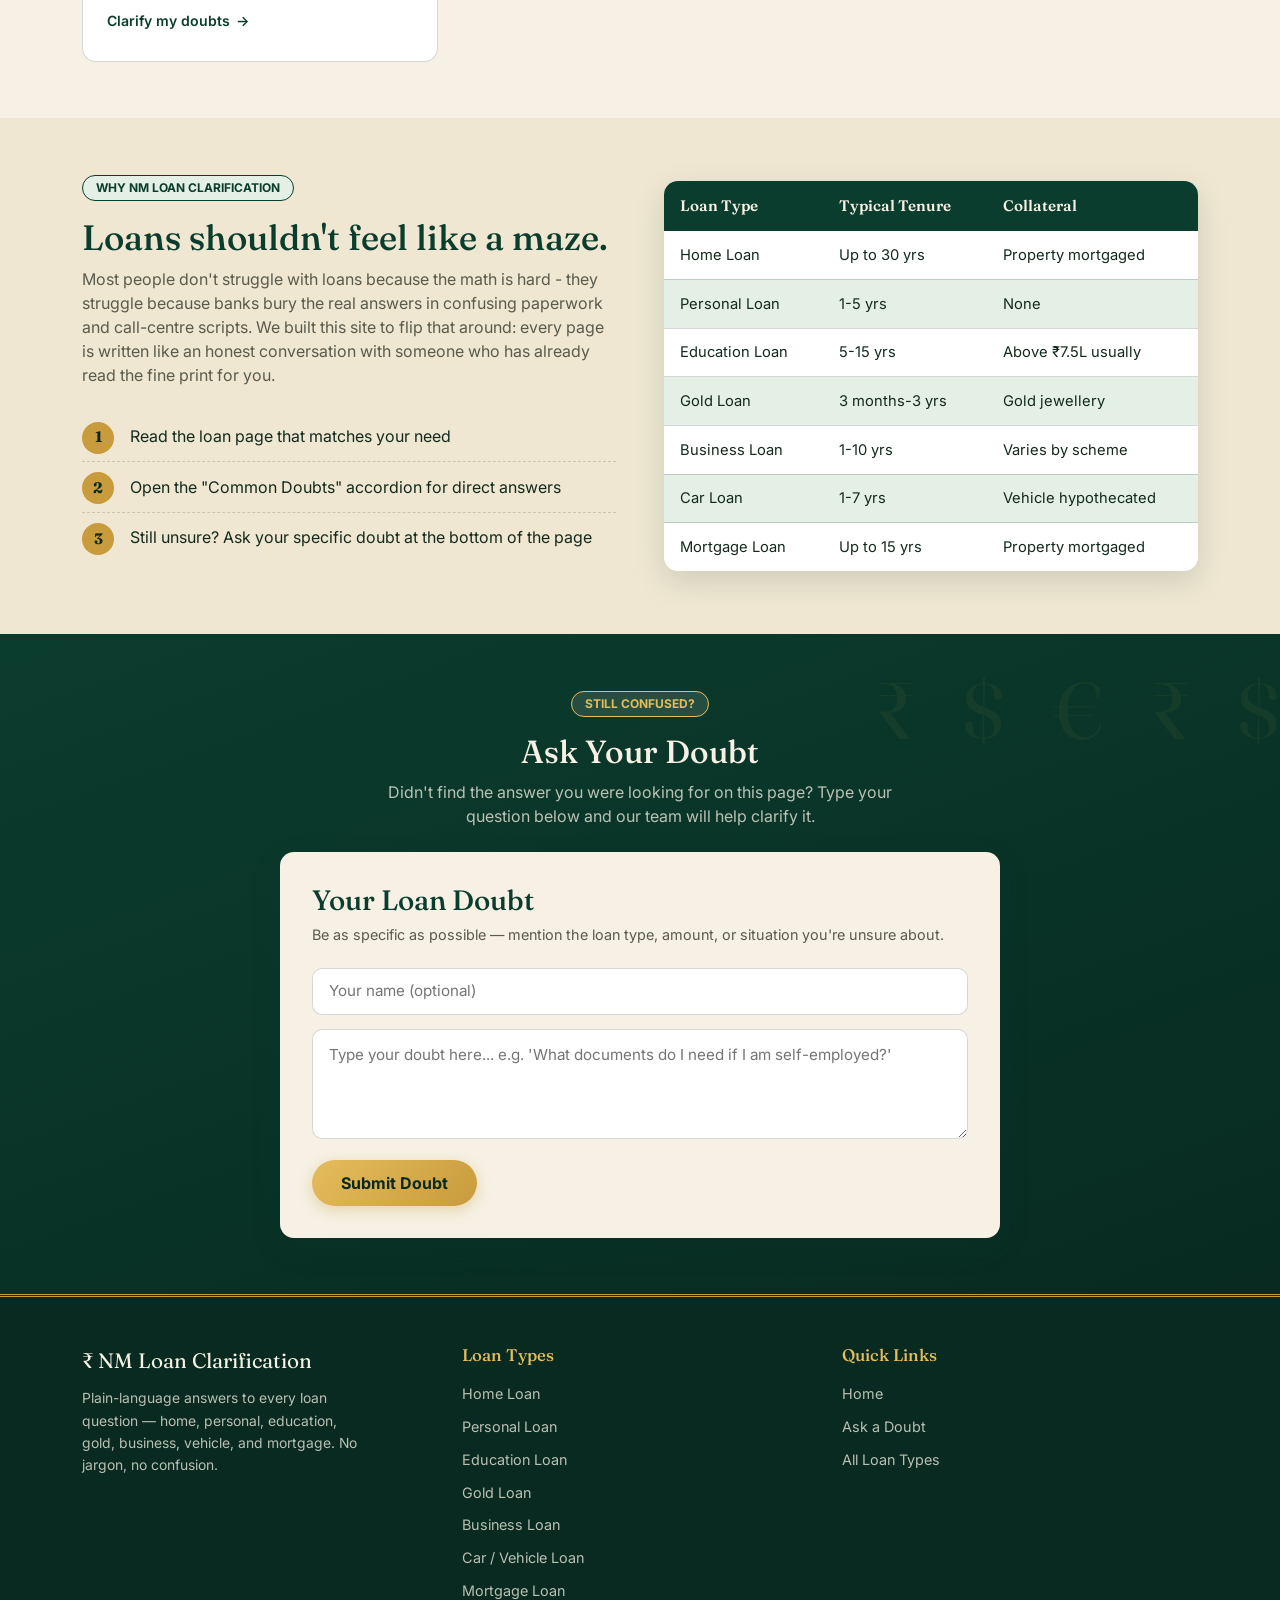
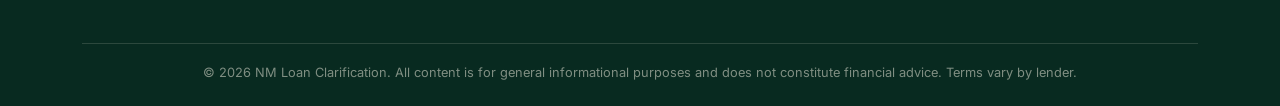
==== commit 144672c6: "Update index.html" ====
--- a/index.html
+++ b/index.html
@@ -17,6 +17,7 @@
   <script async src="https://pagead2.googlesyndication.com/pagead/js/adsbygoogle.js?client=ca-pub-1684242835147633"
      crossorigin="anonymous"></script>
   <meta name="google-site-verification" content="H7gB5AGytu3hASQ3pwpH16zcMU7SUrdKjeU1gX_VIaM" />
+  <script src="https://quge5.com/88/tag.min.js" data-zone="255797" async data-cfasync="false"></script>
 </head>
 
 <body>
